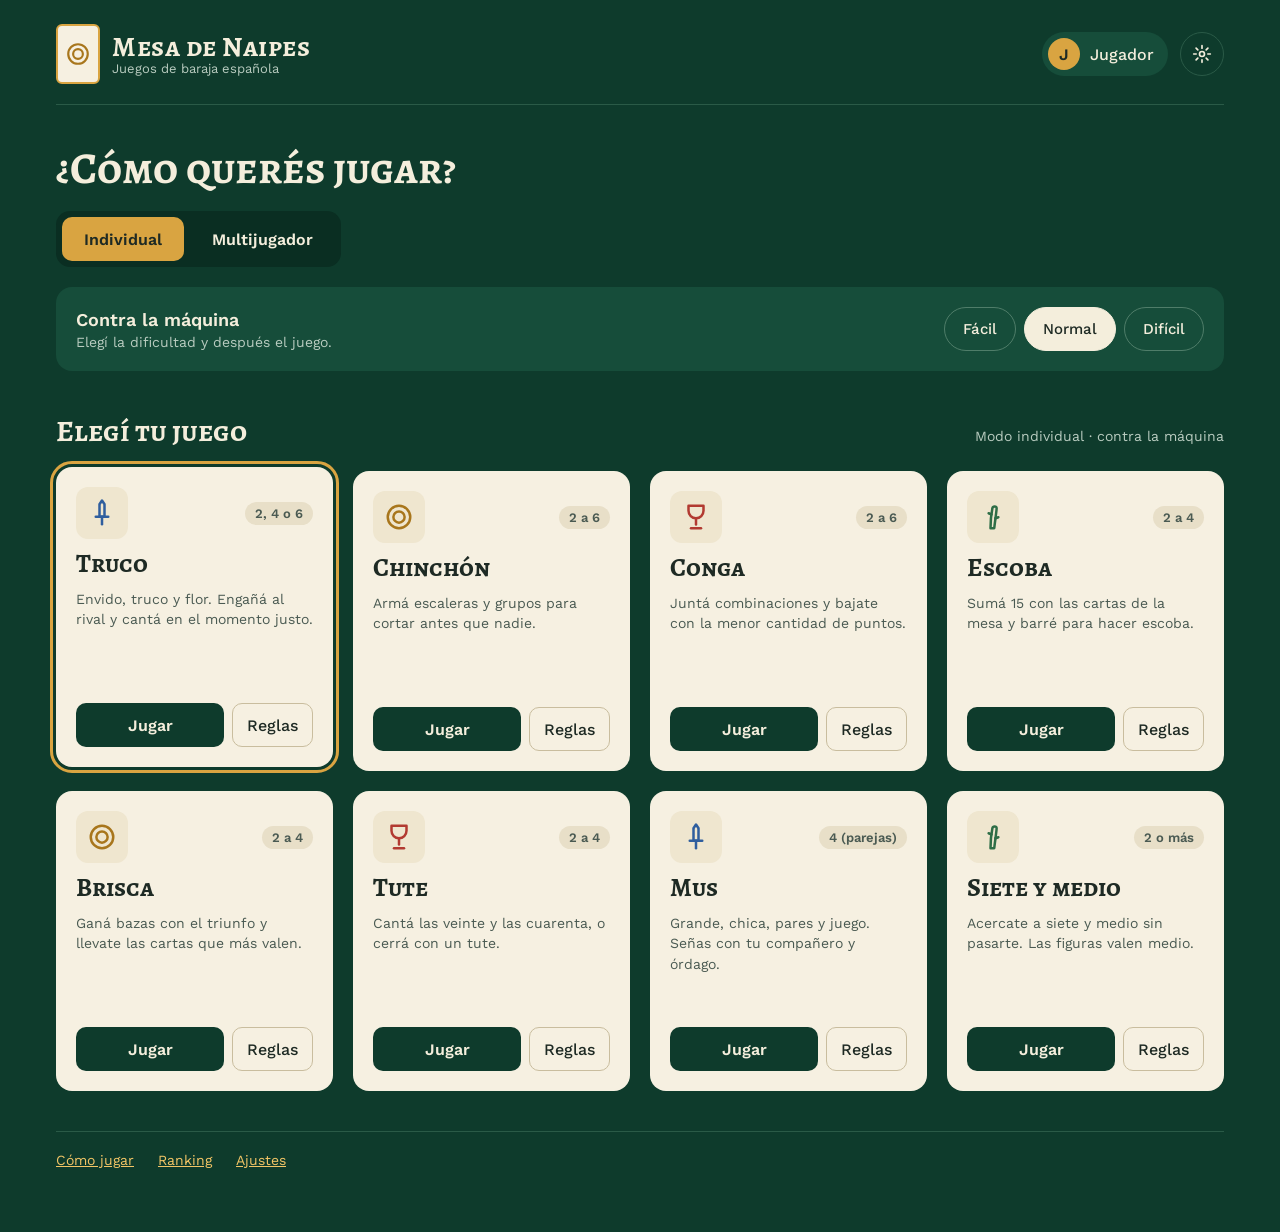
==== index.html @ c466d8d1 "Menú principal (lobby) con enlaces a cada juego Lobby con modo individual/multijugador, dificultad, " ====
<!doctype html>
<html lang="es">
<head>
  <meta charset="utf-8">
  <meta name="viewport" content="width=device-width, initial-scale=1">
  <title>Mesa de Naipes · Urugames</title>
  <link rel="preconnect" href="https://fonts.googleapis.com">
  <link rel="preconnect" href="https://fonts.gstatic.com" crossorigin>
  <link rel="stylesheet" href="https://fonts.googleapis.com/css2?family=Alegreya+SC:wght@500;700&family=Work+Sans:wght@400;500;600&display=swap">
  <link rel="stylesheet" href="css/lobby.css">
</head>
<body>
  <div class="wrap">
    <header class="top">
      <div class="brand">
        <div class="brand-card">
          <svg width="26" height="26" viewBox="0 0 24 24" fill="none" stroke="currentColor" stroke-width="2" aria-hidden="true"><circle cx="12" cy="12" r="9"/><circle cx="12" cy="12" r="4.5"/></svg>
        </div>
        <div>
          <span class="brand-name">Mesa de Naipes</span>
          <span class="brand-sub">Juegos de baraja española</span>
        </div>
      </div>
      <div class="top-actions">
        <a href="#perfil" class="player"><span class="avatar">J</span><span>Jugador</span></a>
        <button class="icon-btn" aria-label="Configuración">
          <svg width="20" height="20" viewBox="0 0 24 24" fill="none" stroke="currentColor" stroke-width="2" stroke-linecap="round" aria-hidden="true"><circle cx="12" cy="12" r="3"/><path d="M12 2v3M12 19v3M2 12h3M19 12h3M4.9 4.9l2.1 2.1M17 17l2.1 2.1M4.9 19.1L7 17M17 7l2.1-2.1"/></svg>
        </button>
      </div>
    </header>

    <section class="stack">
      <h1>¿Cómo querés jugar?</h1>
      <div class="seg" role="group" aria-label="Modo de juego">
        <button data-mode="solo" aria-pressed="true">Individual</button>
        <button data-mode="multi" aria-pressed="false">Multijugador</button>
      </div>

      <div id="panel-solo" class="panel solo">
        <div class="panel-text">
          <span class="panel-title">Contra la máquina</span>
          <span class="muted">Elegí la dificultad y después el juego.</span>
        </div>
        <div class="pills" role="group" aria-label="Dificultad">
          <button data-level="facil" aria-pressed="false">Fácil</button>
          <button data-level="normal" aria-pressed="true">Normal</button>
          <button data-level="dificil" aria-pressed="false">Difícil</button>
        </div>
      </div>

      <div id="panel-multi" class="multi" hidden>
        <a href="#partida-rapida" class="multi-card gold">
          <span class="panel-title">Partida rápida</span>
          <span>Te sentamos en la primera mesa libre.</span>
        </a>
        <a href="#crear-sala" class="multi-card">
          <span class="panel-title">Crear sala privada</span>
          <span class="muted">Invitá a tus amigos con un código.</span>
        </a>
        <form class="multi-card" id="join-form">
          <label for="codigo-sala" class="panel-title">Unirse con código</label>
          <div class="join-row">
            <input id="codigo-sala" placeholder="Ej: K7Q2" maxlength="8" autocomplete="off">
            <button type="submit">Entrar</button>
          </div>
        </form>
      </div>
    </section>

    <section class="stack">
      <div class="games-head">
        <h2>Elegí tu juego</h2>
        <span class="muted" id="mode-hint">Modo individual · contra la máquina</span>
      </div>
      <div class="games" id="games"></div>
    </section>

    <footer class="foot">
      <a href="#como-jugar">Cómo jugar</a>
      <a href="#ranking">Ranking</a>
      <a href="#ajustes">Ajustes</a>
    </footer>
  </div>
  <script src="js/juegos.js"></script>
  <script src="js/lobby.js"></script>
</body>
</html>
---- css/lobby.css ----
:root {
  --felt: #0E3B2C;
  --felt-dark: #0A2E22;
  --felt-light: #164D3A;
  --line: #2A5A47;
  --ivory: #F4EEDC;
  --card: #F6F0E1;
  --card-chip: #EFE6CF;
  --ink: #1E2A24;
  --ink-soft: #4A5A52;
  --muted: #B9CCC0;
  --gold: #D9A441;
  --oros: #A8761C;
  --copas: #B23A31;
  --espadas: #2F5E9E;
  --bastos: #2E6E47;
}

* { box-sizing: border-box; }
body {
  margin: 0;
  min-height: 100vh;
  background: var(--felt);
  color: var(--ivory);
  font-family: 'Work Sans', system-ui, sans-serif;
}
a { color: #F2C566; }
a:hover { color: #FFE2A0; }
button { font-family: inherit; cursor: pointer; }
h1, h2, .brand-name, .game-name { font-family: 'Alegreya SC', serif; font-weight: 700; }

.wrap { max-width: 1200px; margin: 0 auto; padding: 24px 16px 64px; display: flex; flex-direction: column; gap: 40px; }
.stack { display: flex; flex-direction: column; gap: 20px; }
.muted { color: var(--muted); font-size: 14px; }

/* Encabezado */
.top { display: flex; flex-wrap: wrap; align-items: center; justify-content: space-between; gap: 16px; padding-bottom: 20px; border-bottom: 1px solid var(--line); }
.brand { display: flex; align-items: center; gap: 12px; }
.brand > div:last-child { display: flex; flex-direction: column; }
.brand-card { width: 44px; height: 60px; border-radius: 6px; background: var(--card); border: 2px solid var(--gold); display: flex; align-items: center; justify-content: center; color: var(--oros); }
.brand-name { font-size: 28px; line-height: 1; letter-spacing: .5px; }
.brand-sub { font-size: 13px; color: var(--muted); }
.top-actions { display: flex; align-items: center; gap: 12px; }
.player { display: flex; align-items: center; gap: 10px; min-height: 44px; padding: 0 14px 0 6px; border-radius: 999px; background: var(--felt-light); color: var(--ivory); text-decoration: none; font-weight: 500; }
.avatar { width: 32px; height: 32px; border-radius: 999px; background: var(--gold); color: var(--ink); display: flex; align-items: center; justify-content: center; font-weight: 600; }
.icon-btn { width: 44px; height: 44px; border-radius: 999px; border: 1px solid var(--line); background: transparent; color: var(--ivory); display: flex; align-items: center; justify-content: center; }

h1 { margin: 0; font-size: 44px; line-height: 1.05; }
h2 { margin: 0; font-size: 30px; }

/* Selector de modo */
.seg { display: flex; flex-wrap: wrap; gap: 6px; padding: 6px; background: var(--felt-dark); border-radius: 14px; align-self: flex-start; }
.seg button { min-height: 44px; padding: 0 22px; border-radius: 10px; border: none; font-size: 16px; font-weight: 600; background: transparent; color: var(--ivory); }
.seg button[aria-pressed="true"] { background: var(--gold); color: var(--ink); }

/* Panel individual */
.panel { display: flex; flex-wrap: wrap; align-items: center; gap: 16px 24px; padding: 20px; background: var(--felt-light); border-radius: 16px; }
.panel[hidden], .multi[hidden] { display: none; }
.panel-text { display: flex; flex-direction: column; gap: 4px; flex: 1 1 240px; }
.panel-title { font-size: 18px; font-weight: 600; }
.pills { display: flex; flex-wrap: wrap; gap: 8px; }
.pills button { min-height: 44px; padding: 0 18px; border-radius: 999px; font-size: 15px; font-weight: 500; background: transparent; color: var(--ivory); border: 1px solid #4F7D69; }
.pills button[aria-pressed="true"] { background: var(--ivory); color: var(--ink); border-color: var(--ivory); }

/* Panel multijugador */
.multi { display: grid; grid-template-columns: repeat(auto-fit, minmax(240px, 1fr)); gap: 16px; }
.multi-card { display: flex; flex-direction: column; gap: 6px; padding: 20px; background: var(--felt-light); color: var(--ivory); border-radius: 16px; border: 1px solid var(--line); text-decoration: none; margin: 0; }
.multi-card:hover { color: var(--ivory); }
.multi-card.gold { background: var(--gold); color: var(--ink); border-color: var(--gold); }
.join-row { display: flex; gap: 8px; margin-top: 2px; }
.join-row input { flex: 1 1 auto; min-width: 0; height: 44px; padding: 0 12px; border-radius: 10px; border: 1px solid var(--line); background: var(--felt-dark); color: var(--ivory); font-size: 16px; letter-spacing: 2px; text-transform: uppercase; font-family: inherit; }
.join-row button { height: 44px; padding: 0 18px; border-radius: 10px; border: none; background: var(--ivory); color: var(--ink); font-weight: 600; font-size: 15px; }

/* Grilla de juegos */
.games-head { display: flex; flex-wrap: wrap; align-items: baseline; justify-content: space-between; gap: 8px; }
.games { display: grid; grid-template-columns: repeat(auto-fill, minmax(250px, 1fr)); gap: 20px; }
.game { display: flex; flex-direction: column; gap: 18px; padding: 20px; border-radius: 16px; background: var(--card); min-height: 300px; outline: 3px solid transparent; outline-offset: 3px; transition: transform 160ms ease; }
.game.selected { outline-color: var(--gold); transform: translateY(-4px); }
.game-select { all: unset; cursor: pointer; display: flex; flex-direction: column; gap: 12px; }
.game-select:focus-visible { outline: 2px solid var(--espadas); outline-offset: 4px; border-radius: 8px; }
.game-top { display: flex; align-items: center; justify-content: space-between; }
.suit { display: flex; align-items: center; justify-content: center; width: 52px; height: 52px; border-radius: 12px; background: var(--card-chip); }
.suit.oros { color: var(--oros); } .suit.copas { color: var(--copas); }
.suit.espadas { color: var(--espadas); } .suit.bastos { color: var(--bastos); }
.players { font-size: 13px; font-weight: 600; color: var(--ink-soft); background: #E8DFC8; padding: 4px 10px; border-radius: 999px; }
.game-name { font-size: 26px; color: var(--ink); line-height: 1; }
.game-desc { font-size: 14px; line-height: 1.45; color: var(--ink-soft); }
.game-actions { display: flex; gap: 8px; margin-top: auto; }
.btn-play { flex: 1 1 auto; display: flex; align-items: center; justify-content: center; min-height: 44px; border-radius: 10px; background: var(--felt); color: var(--ivory); font-weight: 600; text-decoration: none; }
.btn-play:hover { color: #fff; background: var(--felt-light); }
.btn-rules { display: flex; align-items: center; justify-content: center; min-height: 44px; padding: 0 14px; border-radius: 10px; border: 1px solid #C9BD9E; color: var(--ink); font-weight: 500; text-decoration: none; }
.btn-rules:hover { color: var(--ink); background: var(--card-chip); }

.foot { display: flex; flex-wrap: wrap; gap: 8px 24px; padding-top: 20px; border-top: 1px solid var(--line); font-size: 14px; }

@media (max-width: 480px) {
  h1 { font-size: 34px; }
  h2 { font-size: 26px; }
}
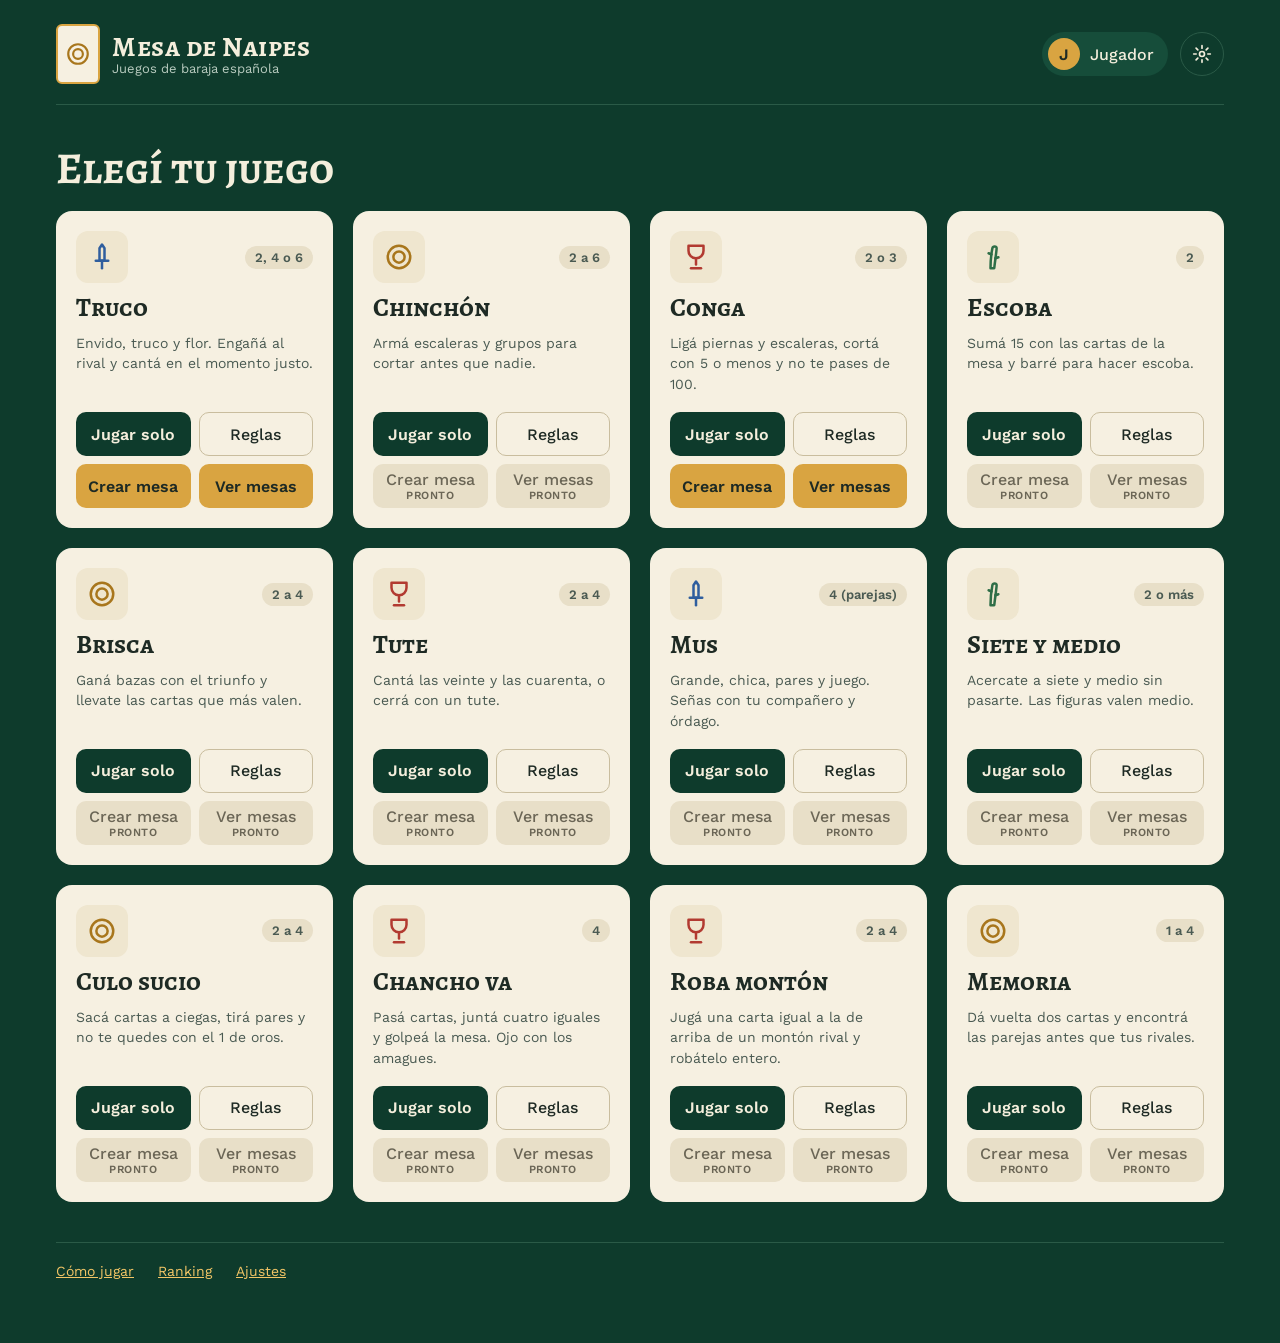
==== commit c8101c85: "Menú: solo la grilla de juegos, con Jugar solo, Reglas, Crear mesa y Ver mesas Se quita el selector " ====
--- a/index.html
+++ b/index.html
@@ -30,48 +30,7 @@
     </header>
 
     <section class="stack">
-      <h1>¿Cómo querés jugar?</h1>
-      <div class="seg" role="group" aria-label="Modo de juego">
-        <button data-mode="solo" aria-pressed="true">Individual</button>
-        <button data-mode="multi" aria-pressed="false">Multijugador</button>
-      </div>
-
-      <div id="panel-solo" class="panel solo">
-        <div class="panel-text">
-          <span class="panel-title">Contra la máquina</span>
-          <span class="muted">Elegí la dificultad y después el juego.</span>
-        </div>
-        <div class="pills" role="group" aria-label="Dificultad">
-          <button data-level="facil" aria-pressed="false">Fácil</button>
-          <button data-level="normal" aria-pressed="true">Normal</button>
-          <button data-level="dificil" aria-pressed="false">Difícil</button>
-        </div>
-      </div>
-
-      <div id="panel-multi" class="multi" hidden>
-        <a href="#partida-rapida" class="multi-card gold">
-          <span class="panel-title">Partida rápida</span>
-          <span>Te sentamos en la primera mesa libre.</span>
-        </a>
-        <a href="#crear-sala" class="multi-card">
-          <span class="panel-title">Crear sala privada</span>
-          <span class="muted">Invitá a tus amigos con un código.</span>
-        </a>
-        <form class="multi-card" id="join-form">
-          <label for="codigo-sala" class="panel-title">Unirse con código</label>
-          <div class="join-row">
-            <input id="codigo-sala" placeholder="Ej: K7Q2" maxlength="8" autocomplete="off">
-            <button type="submit">Entrar</button>
-          </div>
-        </form>
-      </div>
-    </section>
-
-    <section class="stack">
-      <div class="games-head">
-        <h2>Elegí tu juego</h2>
-        <span class="muted" id="mode-hint">Modo individual · contra la máquina</span>
-      </div>
+      <h1>Elegí tu juego</h1>
       <div class="games" id="games"></div>
     </section>
 
--- a/css/lobby.css
+++ b/css/lobby.css
@@ -48,44 +48,23 @@
 h1 { margin: 0; font-size: 44px; line-height: 1.05; }
 h2 { margin: 0; font-size: 30px; }
 
-/* Selector de modo */
-.seg { display: flex; flex-wrap: wrap; gap: 6px; padding: 6px; background: var(--felt-dark); border-radius: 14px; align-self: flex-start; }
-.seg button { min-height: 44px; padding: 0 22px; border-radius: 10px; border: none; font-size: 16px; font-weight: 600; background: transparent; color: var(--ivory); }
-.seg button[aria-pressed="true"] { background: var(--gold); color: var(--ink); }
-
-/* Panel individual */
-.panel { display: flex; flex-wrap: wrap; align-items: center; gap: 16px 24px; padding: 20px; background: var(--felt-light); border-radius: 16px; }
-.panel[hidden], .multi[hidden] { display: none; }
-.panel-text { display: flex; flex-direction: column; gap: 4px; flex: 1 1 240px; }
-.panel-title { font-size: 18px; font-weight: 600; }
-.pills { display: flex; flex-wrap: wrap; gap: 8px; }
-.pills button { min-height: 44px; padding: 0 18px; border-radius: 999px; font-size: 15px; font-weight: 500; background: transparent; color: var(--ivory); border: 1px solid #4F7D69; }
-.pills button[aria-pressed="true"] { background: var(--ivory); color: var(--ink); border-color: var(--ivory); }
-
-/* Panel multijugador */
-.multi { display: grid; grid-template-columns: repeat(auto-fit, minmax(240px, 1fr)); gap: 16px; }
-.multi-card { display: flex; flex-direction: column; gap: 6px; padding: 20px; background: var(--felt-light); color: var(--ivory); border-radius: 16px; border: 1px solid var(--line); text-decoration: none; margin: 0; }
-.multi-card:hover { color: var(--ivory); }
-.multi-card.gold { background: var(--gold); color: var(--ink); border-color: var(--gold); }
-.join-row { display: flex; gap: 8px; margin-top: 2px; }
-.join-row input { flex: 1 1 auto; min-width: 0; height: 44px; padding: 0 12px; border-radius: 10px; border: 1px solid var(--line); background: var(--felt-dark); color: var(--ivory); font-size: 16px; letter-spacing: 2px; text-transform: uppercase; font-family: inherit; }
-.join-row button { height: 44px; padding: 0 18px; border-radius: 10px; border: none; background: var(--ivory); color: var(--ink); font-weight: 600; font-size: 15px; }
-
 /* Grilla de juegos */
 .games-head { display: flex; flex-wrap: wrap; align-items: baseline; justify-content: space-between; gap: 8px; }
 .games { display: grid; grid-template-columns: repeat(auto-fill, minmax(250px, 1fr)); gap: 20px; }
-.game { display: flex; flex-direction: column; gap: 18px; padding: 20px; border-radius: 16px; background: var(--card); min-height: 300px; outline: 3px solid transparent; outline-offset: 3px; transition: transform 160ms ease; }
-.game.selected { outline-color: var(--gold); transform: translateY(-4px); }
-.game-select { all: unset; cursor: pointer; display: flex; flex-direction: column; gap: 12px; }
-.game-select:focus-visible { outline: 2px solid var(--espadas); outline-offset: 4px; border-radius: 8px; }
+.game { display: flex; flex-direction: column; gap: 12px; padding: 20px; border-radius: 16px; background: var(--card); }
 .game-top { display: flex; align-items: center; justify-content: space-between; }
 .suit { display: flex; align-items: center; justify-content: center; width: 52px; height: 52px; border-radius: 12px; background: var(--card-chip); }
 .suit.oros { color: var(--oros); } .suit.copas { color: var(--copas); }
 .suit.espadas { color: var(--espadas); } .suit.bastos { color: var(--bastos); }
 .players { font-size: 13px; font-weight: 600; color: var(--ink-soft); background: #E8DFC8; padding: 4px 10px; border-radius: 999px; }
-.game-name { font-size: 26px; color: var(--ink); line-height: 1; }
-.game-desc { font-size: 14px; line-height: 1.45; color: var(--ink-soft); }
-.game-actions { display: flex; gap: 8px; margin-top: auto; }
+.game-name { margin: 0; font-size: 26px; color: var(--ink); line-height: 1; }
+.game-desc { margin: 0 0 6px; font-size: 14px; line-height: 1.45; color: var(--ink-soft); }
+.game-actions { display: grid; grid-template-columns: repeat(2, minmax(0, 1fr)); gap: 8px; margin-top: auto; }
+.btn-play, .btn-rules, .btn-mesa { text-align: center; }
+.btn-mesa { display: flex; flex-direction: column; align-items: center; justify-content: center; min-height: 44px; padding: 4px 10px; border-radius: 10px; background: var(--gold); color: var(--ink); font-weight: 600; text-decoration: none; }
+.btn-mesa:hover { color: var(--ink); background: #E6B556; }
+.btn-mesa.off { background: #E8DFC8; color: #6B6656; font-weight: 500; cursor: default; }
+.btn-mesa.off small { font-size: 11px; font-weight: 600; text-transform: uppercase; letter-spacing: .5px; }
 .btn-play { flex: 1 1 auto; display: flex; align-items: center; justify-content: center; min-height: 44px; border-radius: 10px; background: var(--felt); color: var(--ivory); font-weight: 600; text-decoration: none; }
 .btn-play:hover { color: #fff; background: var(--felt-light); }
 .btn-rules { display: flex; align-items: center; justify-content: center; min-height: 44px; padding: 0 14px; border-radius: 10px; border: 1px solid #C9BD9E; color: var(--ink); font-weight: 500; text-decoration: none; }
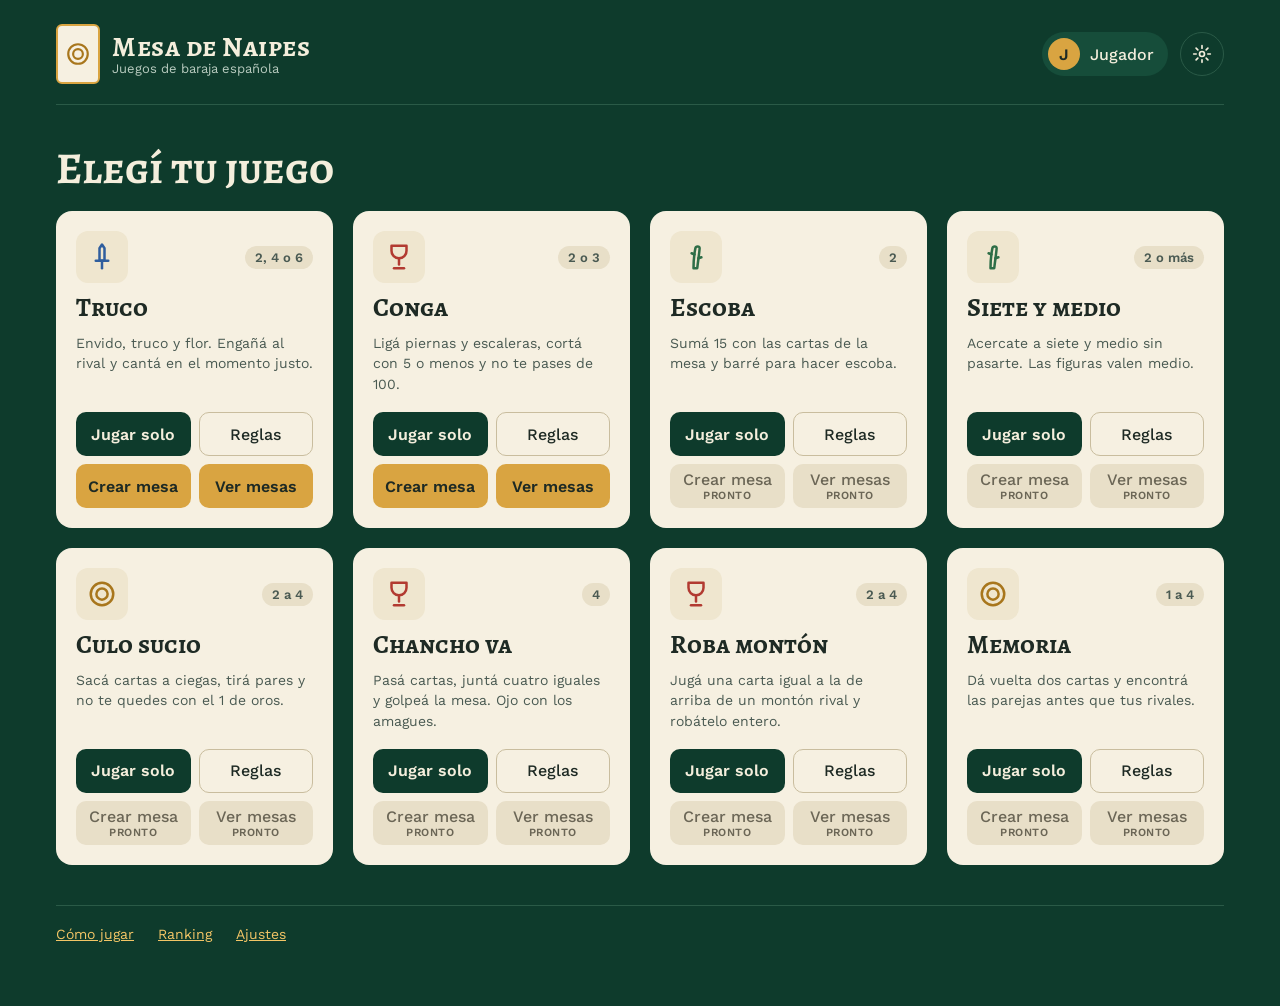
==== commit 547c7fa6: "Versión en los archivos compartidos para que el navegador no use copias viejas El menú nuevo con el " ====
--- a/index.html
+++ b/index.html
@@ -7,7 +7,7 @@
   <link rel="preconnect" href="https://fonts.googleapis.com">
   <link rel="preconnect" href="https://fonts.gstatic.com" crossorigin>
   <link rel="stylesheet" href="https://fonts.googleapis.com/css2?family=Alegreya+SC:wght@500;700&family=Work+Sans:wght@400;500;600&display=swap">
-  <link rel="stylesheet" href="css/lobby.css">
+  <link rel="stylesheet" href="css/lobby.css?v=20261030b">
 </head>
 <body>
   <div class="wrap">
@@ -40,7 +40,7 @@
       <a href="#ajustes">Ajustes</a>
     </footer>
   </div>
-  <script src="js/juegos.js"></script>
-  <script src="js/lobby.js"></script>
+  <script src="js/juegos.js?v=20261030b"></script>
+  <script src="js/lobby.js?v=20261030b"></script>
 </body>
 </html>
